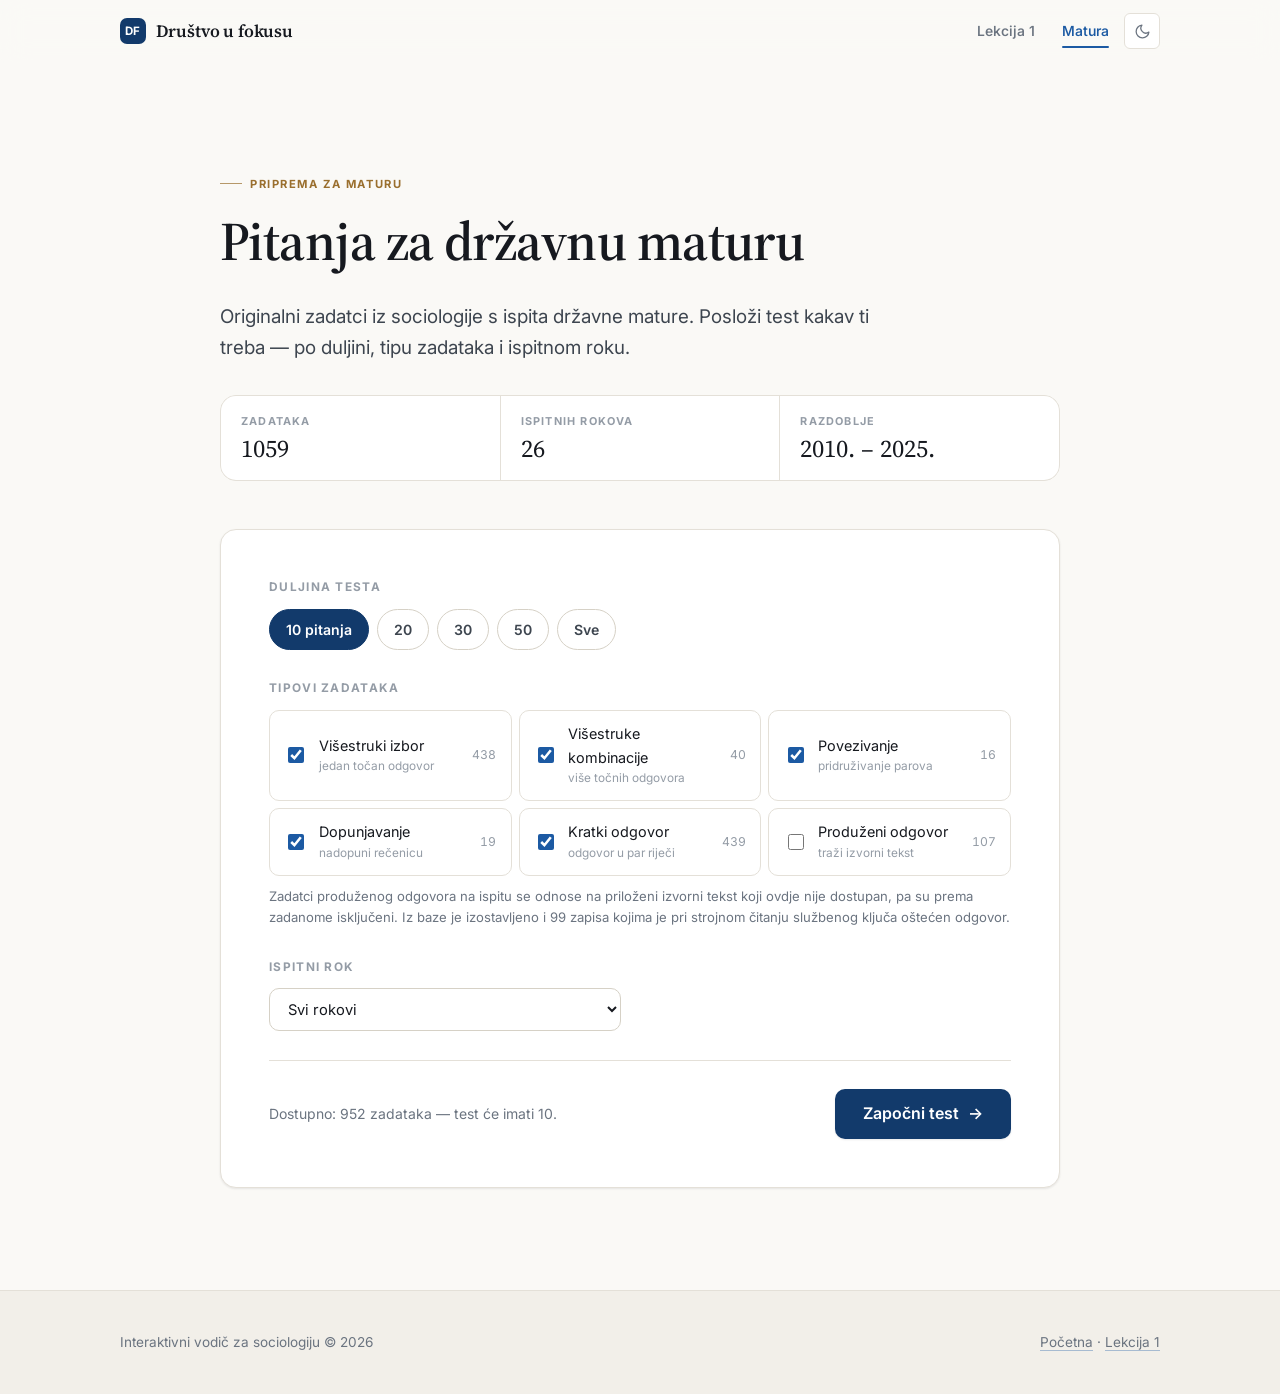
==== maturakviz.html @ 5ed4aef8 "Add files via upload" ====
<!DOCTYPE html>
<html lang="hr" data-theme="light">
<head>
<meta charset="UTF-8">
<meta name="viewport" content="width=device-width, initial-scale=1">
<title>Pitanja za državnu maturu — Sociologija</title>
<meta name="description" content="Preko 1000 originalnih zadataka s državne mature iz sociologije, 2010. – 2025., s filtrima po tipu zadatka i ispitnom roku.">
<meta name="theme-color" content="#0b1826">
<link rel="preconnect" href="https://fonts.googleapis.com">
<link rel="preconnect" href="https://fonts.gstatic.com" crossorigin>
<link href="https://fonts.googleapis.com/css2?family=Inter:wght@400;500;600;700&family=Source+Serif+4:opsz,wght@8..60,400;8..60,600;8..60,700&display=swap" rel="stylesheet">
<link rel="stylesheet" href="assets/style.css">
<script>
  (function () {
    try {
      var t = localStorage.getItem('df-theme');
      if (!t) t = window.matchMedia('(prefers-color-scheme: dark)').matches ? 'dark' : 'light';
      document.documentElement.setAttribute('data-theme', t);
    } catch (e) {}
    document.documentElement.classList.add('js');
  })();
</script>
<style>
  .quiz-wrap { max-width: 840px; margin-inline: auto; }

  /* --- postavke testa --- */
  .setup__stats { display: grid; grid-template-columns: repeat(auto-fit, minmax(120px, 1fr)); gap: 1px; background: var(--line); border: 1px solid var(--line); border-radius: var(--r-lg); overflow: hidden; margin-bottom: clamp(2rem, 5vw, 3rem); }
  .setup__stat { background: var(--surface); padding: 1.1rem 1.25rem; }
  .setup__stat dt { font-size: .68rem; letter-spacing: .11em; text-transform: uppercase; color: var(--faint); font-weight: 700; }
  .setup__stat dd { margin: .25rem 0 0; font-family: var(--serif); font-size: 1.55rem; color: var(--ink); line-height: 1.1; }

  .field { margin-bottom: 1.8rem; }
  .field__label { display: block; font-size: .74rem; letter-spacing: .11em; text-transform: uppercase; font-weight: 700; color: var(--faint); margin-bottom: .7rem; }
  .field__hint { font-size: .82rem; color: var(--muted); margin-top: .6rem; }

  .chips { display: flex; flex-wrap: wrap; gap: .5rem; }
  .chip {
    padding: .5rem 1rem; border-radius: 999px; cursor: pointer;
    border: 1px solid var(--line-2); background: var(--surface); color: var(--ink-2);
    font: inherit; font-size: .88rem; font-weight: 600;
    transition: all .18s;
  }
  .chip:hover { border-color: var(--brand-2); color: var(--brand-2); }
  .chip[aria-pressed="true"] { background: var(--brand); border-color: var(--brand); color: #fff; }
  html[data-theme="dark"] .chip[aria-pressed="true"] { color: #0d1116; }

  .toggles { display: grid; gap: .45rem; grid-template-columns: repeat(auto-fit, minmax(min(100%, 240px), 1fr)); }
  .toggle {
    display: flex; align-items: center; gap: .7rem;
    padding: .7rem .9rem; border: 1px solid var(--line); border-radius: var(--r-md);
    background: var(--surface); cursor: pointer; font-size: .9rem;
    transition: border-color .18s, background .18s;
  }
  .toggle:hover { border-color: var(--line-2); background: var(--surface-2); }
  .toggle input { width: 16px; height: 16px; accent-color: var(--brand-2); flex: none; cursor: pointer; }
  .toggle span.n { margin-left: auto; font-size: .76rem; color: var(--faint); font-variant-numeric: tabular-nums; }
  .toggle small { display: block; color: var(--faint); font-size: .74rem; }

  select.input, input.input {
    width: 100%; padding: .65rem .85rem;
    border: 1px solid var(--line-2); border-radius: var(--r-md);
    background: var(--surface); color: var(--ink); font: inherit; font-size: .92rem;
  }
  select.input { max-width: 22rem; }

  /* --- tijek testa --- */
  .quiz-top { display: flex; align-items: center; justify-content: space-between; gap: 1rem; margin-bottom: .9rem; }
  .quiz-top__count { font-size: .78rem; letter-spacing: .1em; text-transform: uppercase; font-weight: 700; color: var(--faint); font-variant-numeric: tabular-nums; }
  .quiz-top__score { font-size: .82rem; font-weight: 650; color: var(--brand-2); background: var(--brand-soft); border: 1px solid color-mix(in srgb, var(--brand-2) 22%, transparent); padding: .2rem .7rem; border-radius: 999px; font-variant-numeric: tabular-nums; }

  .bar { height: 4px; border-radius: 4px; background: var(--line); overflow: hidden; margin-bottom: 2rem; }
  .bar__fill { height: 100%; width: 0; background: var(--brand-2); border-radius: 4px; transition: width .35s cubic-bezier(.2,.7,.3,1); }

  .qmeta { display: flex; flex-wrap: wrap; gap: .5rem; margin-bottom: 1.1rem; }
  .qtext { font-family: var(--serif); font-size: clamp(1.2rem, 1.05rem + .6vw, 1.5rem); line-height: 1.4; color: var(--ink); margin-bottom: 1.6rem; white-space: pre-wrap; }

  .opts { display: grid; gap: .55rem; }
  .opt {
    display: flex; align-items: flex-start; gap: .8rem; width: 100%; text-align: left;
    padding: .85rem 1.1rem; border: 1px solid var(--line); border-radius: var(--r-md);
    background: var(--surface); color: var(--ink-2); font: inherit; font-size: .95rem; cursor: pointer;
    transition: border-color .16s, background .16s, color .16s, transform .16s;
  }
  .opt:hover:not(:disabled) { border-color: var(--brand-2); background: var(--surface-2); transform: translateX(3px); }
  .opt:disabled { cursor: default; opacity: .75; }
  .opt.is-right, .opt.is-right:disabled { border-color: var(--ok); background: var(--ok-soft); color: var(--ok); opacity: 1; }
  .opt.is-wrong, .opt.is-wrong:disabled { border-color: var(--bad); background: var(--bad-soft); color: var(--bad); opacity: 1; }
  .opt__k { flex: none; width: 1.5rem; font-weight: 700; color: var(--faint); }
  .opt.is-right .opt__k { color: var(--ok); }
  .opt.is-wrong .opt__k { color: var(--bad); }

  .checks { display: grid; gap: .55rem; }
  .check-row {
    display: flex; align-items: center; gap: .8rem;
    padding: .8rem 1.1rem; border: 1px solid var(--line); border-radius: var(--r-md);
    background: var(--surface); cursor: pointer; font-size: .95rem; color: var(--ink-2);
    transition: border-color .16s, background .16s;
  }
  .check-row:hover { border-color: var(--line-2); background: var(--surface-2); }
  .check-row input { width: 17px; height: 17px; accent-color: var(--brand-2); flex: none; }

  .match { display: grid; gap: 1.5rem; grid-template-columns: 1fr; }
  @media (min-width: 720px) { .match { grid-template-columns: 1.15fr .85fr; } }
  .match__row { display: flex; align-items: center; gap: .75rem; margin-bottom: .6rem; }
  .match__row select { width: 4.6rem; flex: none; text-align: center; }
  .match__row span { font-size: .93rem; color: var(--ink-2); }
  .match__bank { background: var(--surface-2); border: 1px solid var(--line); border-radius: var(--r-md); padding: 1rem 1.15rem; }
  .match__bank p { font-size: .89rem; color: var(--ink-2); margin: 0 0 .5rem; }
  .match__bank p:last-child { margin-bottom: 0; }
  .match__bank b { color: var(--ink); }

  textarea.input {
    width: 100%; padding: .9rem 1.1rem; border: 1px solid var(--line-2); border-radius: var(--r-md);
    background: var(--surface); color: var(--ink); font: inherit; font-size: .95rem; resize: vertical;
  }

  .feedback { margin-top: 1.5rem; padding: 1.2rem 1.4rem; border-radius: var(--r-md); border: 1px solid; font-size: .93rem; }
  .feedback h4 { margin: 0 0 .5rem; }
  .feedback--ok   { background: var(--ok-soft);   border-color: color-mix(in srgb, var(--ok) 30%, transparent); }
  .feedback--ok h4 { color: var(--ok); }
  .feedback--bad  { background: var(--bad-soft);  border-color: color-mix(in srgb, var(--bad) 30%, transparent); }
  .feedback--bad h4 { color: var(--bad); }
  .feedback--info { background: var(--info-soft); border-color: color-mix(in srgb, var(--info) 28%, transparent); }
  .feedback--info h4 { color: var(--info); }
  .feedback__answer {
    margin-top: .7rem; padding: .8rem 1rem; border-radius: var(--r-sm);
    background: var(--surface); border: 1px solid var(--line); color: var(--ink);
    font-weight: 550; white-space: pre-wrap;
  }
  .feedback__actions { display: flex; flex-wrap: wrap; gap: .6rem; margin-top: 1rem; }

  .quiz-foot { display: flex; align-items: center; justify-content: space-between; gap: 1rem; margin-top: 1.5rem; }
  .kbd {
    display: inline-block; padding: .1rem .4rem; border-radius: 4px;
    border: 1px solid var(--line-2); background: var(--surface-2);
    font-size: .72rem; font-family: var(--sans); color: var(--muted);
  }

  /* --- rezultat --- */
  .score-ring { display: grid; place-items: center; position: relative; width: 168px; height: 168px; margin: 0 auto 1.5rem; }
  .score-ring svg { position: absolute; inset: 0; transform: rotate(-90deg); }
  .score-ring__val { font-family: var(--serif); font-size: 2.6rem; line-height: 1; color: var(--ink); }
  .score-ring__unit { font-size: .74rem; letter-spacing: .11em; text-transform: uppercase; color: var(--faint); font-weight: 700; margin-top: .3rem; }

  .review { margin-top: 2.5rem; }
  .review__item { border: 1px solid var(--line); border-left: 3px solid var(--bad); border-radius: var(--r-md); padding: 1.1rem 1.3rem; margin-bottom: .8rem; background: var(--surface); }
  .review__item.ok { border-left-color: var(--ok); }
  .review__q { font-weight: 600; color: var(--ink); font-size: .95rem; margin-bottom: .6rem; white-space: pre-wrap; }
  .review__line { font-size: .88rem; color: var(--muted); }
  .review__line b { color: var(--ink); font-weight: 600; }

  .screen[hidden] { display: none; }
</style>
</head>
<body>

<a class="skip-link" href="#kviz">Prijeđi na sadržaj</a>

<nav class="nav">
  <div class="wrap nav__inner">
    <a class="brand" href="index.html">
      <span class="brand__mark" aria-hidden="true">DF</span>
      Društvo u fokusu
    </a>
    <div class="nav__links">
      <a class="nav__link" href="sociologija1perspektive.html">Lekcija 1</a>
      <a class="nav__link is-active" href="maturakviz.html">Matura</a>
      <button class="icon-btn" type="button" data-theme-toggle aria-label="Promijeni temu">
        <svg class="i-moon" viewBox="0 0 24 24" fill="none" stroke="currentColor" stroke-width="1.8" stroke-linecap="round" stroke-linejoin="round" aria-hidden="true"><path d="M21 12.8A9 9 0 1111.2 3a7 7 0 009.8 9.8z"/></svg>
        <svg class="i-sun" viewBox="0 0 24 24" fill="none" stroke="currentColor" stroke-width="1.8" stroke-linecap="round" stroke-linejoin="round" aria-hidden="true"><circle cx="12" cy="12" r="4"/><path d="M12 2v2M12 20v2M4.9 4.9l1.4 1.4M17.7 17.7l1.4 1.4M2 12h2M20 12h2M4.9 19.1l1.4-1.4M17.7 6.3l1.4-1.4"/></svg>
      </button>
    </div>
  </div>
</nav>

<main id="kviz" class="section">
  <div class="wrap">
    <div class="quiz-wrap">

      <!-- ===== POSTAVKE ===== -->
      <section class="screen" id="screen-setup">
        <div class="section-head" style="margin-bottom:2rem">
          <p class="kicker">Priprema za maturu</p>
          <h1 style="font-size:clamp(1.9rem,1.4rem+2vw,2.8rem)">Pitanja za državnu maturu</h1>
          <p class="lede">
            Originalni zadatci iz sociologije s ispita državne mature. Posloži test kakav
            ti treba — po duljini, tipu zadataka i ispitnom roku.
          </p>
        </div>

        <dl class="setup__stats">
          <div class="setup__stat"><dt>Zadataka</dt><dd id="stat-total">—</dd></div>
          <div class="setup__stat"><dt>Ispitnih rokova</dt><dd id="stat-terms">—</dd></div>
          <div class="setup__stat"><dt>Razdoblje</dt><dd id="stat-years">—</dd></div>
        </dl>

        <div class="card card--pad-lg">

          <div class="field">
            <span class="field__label">Duljina testa</span>
            <div class="chips" id="len-chips" role="group" aria-label="Broj pitanja">
              <button class="chip" type="button" data-len="10" aria-pressed="true">10 pitanja</button>
              <button class="chip" type="button" data-len="20" aria-pressed="false">20</button>
              <button class="chip" type="button" data-len="30" aria-pressed="false">30</button>
              <button class="chip" type="button" data-len="50" aria-pressed="false">50</button>
              <button class="chip" type="button" data-len="0"  aria-pressed="false">Sve</button>
            </div>
          </div>

          <div class="field">
            <span class="field__label">Tipovi zadataka</span>
            <div class="toggles" id="type-toggles"></div>
            <p class="field__hint">
              Zadatci produženog odgovora na ispitu se odnose na priloženi izvorni tekst
              koji ovdje nije dostupan, pa su prema zadanome isključeni. Iz baze je
              izostavljeno i 99 zapisa kojima je pri strojnom čitanju službenog ključa
              oštećen odgovor.
            </p>
          </div>

          <div class="field">
            <label class="field__label" for="term-select">Ispitni rok</label>
            <select class="input" id="term-select">
              <option value="">Svi rokovi</option>
            </select>
          </div>

          <hr class="rule" style="margin:1.75rem 0">

          <div style="display:flex;flex-wrap:wrap;align-items:center;gap:1rem;justify-content:space-between">
            <p class="small muted" style="margin:0" id="pool-info">Dostupno: —</p>
            <button class="btn btn--primary btn--lg" type="button" id="start-btn">
              Započni test <span class="btn__arrow" aria-hidden="true">→</span>
            </button>
          </div>

          <p class="small muted" id="last-result" style="margin:1.25rem 0 0" hidden></p>
        </div>
      </section>

      <!-- ===== TEST ===== -->
      <section class="screen" id="screen-quiz" hidden>
        <div class="quiz-top">
          <span class="quiz-top__count" id="q-counter">Pitanje 1 / 10</span>
          <span class="quiz-top__score" id="q-score">0 bodova</span>
        </div>
        <div class="bar"><div class="bar__fill" id="q-bar"></div></div>

        <div class="card card--pad-lg" id="q-card"></div>

        <div class="quiz-foot">
          <span class="small muted" id="q-hint"></span>
          <button class="btn btn--primary" type="button" id="next-btn" hidden>
            Sljedeće <span class="btn__arrow" aria-hidden="true">→</span>
          </button>
        </div>
      </section>

      <!-- ===== REZULTAT ===== -->
      <section class="screen" id="screen-result" hidden>
        <div class="card card--pad-lg" style="text-align:center">
          <div class="score-ring">
            <svg viewBox="0 0 120 120" aria-hidden="true">
              <circle cx="60" cy="60" r="52" fill="none" stroke="var(--line)" stroke-width="9"/>
              <circle cx="60" cy="60" r="52" fill="none" stroke="var(--brand-2)" stroke-width="9"
                      stroke-linecap="round" id="ring-arc" stroke-dasharray="327" stroke-dashoffset="327"
                      style="transition:stroke-dashoffset .9s cubic-bezier(.2,.7,.3,1)"/>
            </svg>
            <div>
              <div class="score-ring__val" id="res-pct">0%</div>
              <div class="score-ring__unit">Riješeno</div>
            </div>
          </div>

          <h2 id="res-title" style="margin-bottom:.4rem">Gotovo</h2>
          <p class="muted" id="res-sub" style="margin-bottom:1.8rem">—</p>

          <div style="display:flex;flex-wrap:wrap;gap:.7rem;justify-content:center">
            <button class="btn btn--primary" type="button" id="again-btn">Novi test</button>
            <button class="btn btn--ghost" type="button" id="retry-wrong-btn" hidden>Ponovi netočne</button>
            <a class="btn btn--quiet" href="index.html">Natrag na početnu</a>
          </div>
        </div>

        <div class="review" id="review"></div>
      </section>

    </div>
  </div>
</main>

<footer class="footer">
  <div class="wrap footer__inner">
    <p style="margin:0">Interaktivni vodič za sociologiju &copy; 2026</p>
    <p style="margin:0">
      <a href="index.html">Početna</a> ·
      <a href="sociologija1perspektive.html">Lekcija 1</a>
    </p>
  </div>
</footer>

<script src="matura_data.js"></script>
<script src="assets/app.js"></script>
<script>
(function () {
  'use strict';

  var ALL = (typeof MATURA_DB !== 'undefined') ? MATURA_DB : [];

  var TYPES = [
    { id: 'mcq',   name: 'Višestruki izbor',      note: 'jedan točan odgovor',      on: true  },
    { id: 'multi', name: 'Višestruke kombinacije', note: 'više točnih odgovora',     on: true  },
    { id: 'match', name: 'Povezivanje',            note: 'pridruživanje parova',     on: true  },
    { id: 'fill',  name: 'Dopunjavanje',           note: 'nadopuni rečenicu',        on: true  },
    { id: 'short', name: 'Kratki odgovor',         note: 'odgovor u par riječi',     on: true  },
    { id: 'long',  name: 'Produženi odgovor',      note: 'traži izvorni tekst',      on: false }
  ];

  var LETTERS = 'ABCDEFGHIJ'.split('');

  /* --- pomoćne funkcije --------------------------------------------- */
  function esc(s) {
    return String(s == null ? '' : s)
      .replace(/&/g, '&amp;').replace(/</g, '&lt;').replace(/>/g, '&gt;')
      .replace(/"/g, '&quot;');
  }

  function yearOf(g) {
    var m = /(\d{4})/.exec(g || '');
    return m ? parseInt(m[1], 10) : 0;
  }

  function splitOpts(raw) {
    if (!raw || raw === '-') return [];
    return raw.split('|')
      .map(function (s) { return s.trim(); })
      .filter(Boolean);
  }

  // "A. tekst" -> { key: 'A', text: 'tekst' }
  // Sa završetka teksta miče se smeće iz PDF-a (npr. "… politička stranka  0").
  function parseOpt(s) {
    var m = /^(\d{1,2}|[A-ZŠĐČĆŽ])\s*[.)]\s*([\s\S]*)$/.exec(s);
    if (m) return { key: m[1], text: m[2].replace(/\s{2,}\d{1,2}$/, '').trim() };
    return { key: '', text: String(s).replace(/\s{2,}\d{1,2}$/, '').trim() };
  }

  /* U nekoliko zapisa je zadnjoj ponuđenoj tvrdnji pri strojnom čitanju pripojen
     tekst koji slijedi na ispitu (npr. cijeli članak). Takvu odbjeglu opciju
     skraćujemo na duljinu usporedivu s ostalima, na granici riječi. */
  function cleanOpts(list) {
    var parsed = list.map(parseOpt);
    if (parsed.length < 3) return parsed;

    var lens = parsed.map(function (o) { return o.text.length; }).sort(function (a, b) { return a - b; });
    var median = lens[Math.floor(lens.length / 2)];
    var limit = Math.max(Math.round(median * 1.8), 60);

    return parsed.map(function (o) {
      if (o.text.length < 250 || o.text.length <= limit) return o;

      var cut = o.text;

      // 1. rez na uputi koja pripada sljedećem zadatku
      var mark = cut.search(/Pozorno\s+pro/);
      if (mark > 10) cut = cut.slice(0, mark);

      // 2. rez na početku nove rečenice (mala slova pa velika početna)
      if (cut.length > limit) {
        var m = /[a-zćčžšđ.,)]\s+([A-ZĆČŽŠĐ][a-zćčžšđ])/.exec(cut);
        if (m && m.index > 8) cut = cut.slice(0, m.index + 1);
      }

      // 3. tvrdi rez na granici riječi
      if (cut.length > limit) {
        cut = cut.slice(0, limit);
        var sp = cut.lastIndexOf(' ');
        if (sp > limit * 0.5) cut = cut.slice(0, sp);
      }

      return { key: o.key, text: cut.replace(/[\s,;:.]+$/, '') };
    });
  }

  /* Dio zapisa je nastao strojnim čitanjem službenih ključeva za ispravljanje,
     pa im je u polje odgovora upalo zaglavlje tablice umjesto rješenja. Takve
     zadatke ne prikazujemo — na njih se ne može točno odgovoriti. */
  function isUsable(q) {
    if (!q || !q.p || !String(q.a || '').trim()) return false;
    var opts = splitOpts(q.o);

    if (q.r === 'mcq') {
      if (!opts.length) return false;
      var keys = opts.map(function (o) { return parseOpt(o).key; });
      return keys.indexOf(String(q.a).trim()) !== -1;
    }

    if (q.r === 'multi') {
      if (!opts.length) return false;
      var mk = opts.map(function (o) { return parseOpt(o).key; });
      var want = String(q.a).split(',').map(function (s) { return s.trim(); });
      return want.length > 0 && want.every(function (w) { return mk.indexOf(w) !== -1; });
    }

    if (q.r === 'match') {
      var nums = [], lets = [];
      opts.forEach(function (raw) {
        var o = parseOpt(raw.replace(/(?:\s+\d+\.)+\s*$/, '').trim());
        if (/^\d+$/.test(o.key)) nums.push(o.key); else if (o.key) lets.push(o.key);
      });
      var map = parseMatchAnswer(q.a), ks = Object.keys(map);
      if (!nums.length || !lets.length || !ks.length) return false;
      return ks.every(function (k) {
        return nums.indexOf(k) !== -1 && lets.indexOf(map[k]) !== -1;
      });
    }

    return true; // fill / short / long
  }

  function normalize(t) {
    return String(t || '').toLowerCase()
      .replace(/[^a-zčćžšđ0-9]/g, '');
  }

  // Ocjena slobodnog odgovora — namjerno velikodušna, uz mogućnost ručne ispravke.
  function looksCorrect(user, correct) {
    var u = normalize(user), c = normalize(correct);
    if (!u) return false;
    if (u === c) return true;
    if (c.length > 4 && u.indexOf(c) !== -1) return true;
    if (u.length > 4 && c.indexOf(u) !== -1) return true;

    var words = function (t) {
      return String(t).toLowerCase().split(/\s+/)
        .map(function (w) { return w.replace(/[^a-zčćžšđ0-9]/g, ''); })
        .filter(function (w) { return w.length > 2; });
    };
    var uw = words(user), cw = words(correct);
    if (!cw.length) return false;
    var hit = 0;
    uw.forEach(function (w) { if (cw.indexOf(w) !== -1) hit++; });
    return hit / cw.length >= 0.5;
  }

  // Iz odgovora tipa "1F, 2D, 3A" radi mapu { '1': 'F', ... }
  function parseMatchAnswer(a) {
    var map = {};
    String(a || '').replace(/(\d+)\s*[-–:.]?\s*([A-ZŠĐČĆŽ])/g, function (_, n, l) {
      map[n] = l; return '';
    });
    return map;
  }

  var DB = ALL.filter(isUsable);

  /* --- postavke ------------------------------------------------------ */
  var state = { len: 10, types: {}, term: '' };
  TYPES.forEach(function (t) { state.types[t.id] = t.on; });

  var elToggles = document.getElementById('type-toggles');
  var elTerm = document.getElementById('term-select');
  var elPool = document.getElementById('pool-info');

  function countByType(id) {
    return DB.filter(function (q) {
      return q.r === id && (!state.term || q.g === state.term);
    }).length;
  }

  TYPES.forEach(function (t) {
    var label = document.createElement('label');
    label.className = 'toggle';
    label.innerHTML =
      '<input type="checkbox" ' + (t.on ? 'checked' : '') + ' value="' + t.id + '">' +
      '<span>' + esc(t.name) + '<small>' + esc(t.note) + '</small></span>' +
      '<span class="n" data-count="' + t.id + '"></span>';
    label.querySelector('input').addEventListener('change', function () {
      state.types[t.id] = this.checked;
      refreshPool();
    });
    elToggles.appendChild(label);
  });

  // rokovi, poredani od najnovijeg
  var terms = [];
  DB.forEach(function (q) { if (terms.indexOf(q.g) === -1) terms.push(q.g); });
  terms.sort(function (a, b) { return yearOf(b) - yearOf(a) || a.localeCompare(b, 'hr'); });
  terms.forEach(function (t) {
    var o = document.createElement('option');
    o.value = t;
    o.textContent = t.charAt(0).toUpperCase() + t.slice(1) + '.';
    elTerm.appendChild(o);
  });
  elTerm.addEventListener('change', function () { state.term = this.value; refreshPool(); });

  document.getElementById('len-chips').addEventListener('click', function (e) {
    var chip = e.target.closest('.chip');
    if (!chip) return;
    this.querySelectorAll('.chip').forEach(function (c) { c.setAttribute('aria-pressed', 'false'); });
    chip.setAttribute('aria-pressed', 'true');
    state.len = parseInt(chip.dataset.len, 10);
    refreshPool();
  });

  function pool() {
    return DB.filter(function (q) {
      return state.types[q.r] && (!state.term || q.g === state.term);
    });
  }

  function refreshPool() {
    TYPES.forEach(function (t) {
      var el = elToggles.querySelector('[data-count="' + t.id + '"]');
      if (el) el.textContent = countByType(t.id);
    });
    var n = pool().length;
    var take = state.len === 0 ? n : Math.min(state.len, n);
    elPool.textContent = n
      ? 'Dostupno: ' + n + ' zadataka — test će imati ' + take + '.'
      : 'Nema zadataka za odabrane filtre.';
    document.getElementById('start-btn').disabled = n === 0;
  }

  // statistika u zaglavlju
  var years = DB.map(function (q) { return yearOf(q.g); }).filter(Boolean);
  document.getElementById('stat-total').textContent = DB.length;
  document.getElementById('stat-terms').textContent = terms.length;
  document.getElementById('stat-years').textContent =
    Math.min.apply(null, years) + '. – ' + Math.max.apply(null, years) + '.';
  refreshPool();

  // zadnji rezultat
  try {
    var last = JSON.parse(localStorage.getItem('df-matura-last') || 'null');
    if (last) {
      var el = document.getElementById('last-result');
      el.hidden = false;
      el.textContent = 'Zadnji put: ' + last.score + ' / ' + last.total +
        ' (' + Math.round(last.score / last.total * 100) + '%).';
    }
  } catch (e) {}

  /* --- tijek testa ---------------------------------------------------- */
  var qs = [], idx = 0, score = 0, log = [], answered = false;

  var screens = {
    setup:  document.getElementById('screen-setup'),
    quiz:   document.getElementById('screen-quiz'),
    result: document.getElementById('screen-result')
  };
  function show(name) {
    Object.keys(screens).forEach(function (k) { screens[k].hidden = k !== name; });
    window.scrollTo({ top: 0, behavior: 'smooth' });
  }

  var card = document.getElementById('q-card');
  var nextBtn = document.getElementById('next-btn');
  var hintEl = document.getElementById('q-hint');

  function shuffle(arr) {
    var a = arr.slice();
    for (var i = a.length - 1; i > 0; i--) {
      var j = Math.floor(Math.random() * (i + 1));
      var t = a[i]; a[i] = a[j]; a[j] = t;
    }
    return a;
  }

  function begin(list) {
    qs = list;
    idx = 0; score = 0; log = [];
    show('quiz');
    render();
  }

  document.getElementById('start-btn').addEventListener('click', function () {
    var p = shuffle(pool());
    begin(state.len === 0 ? p : p.slice(0, state.len));
  });

  function setScore() {
    document.getElementById('q-score').textContent =
      score + (score === 1 ? ' bod' : (score > 1 && score < 5 ? ' boda' : ' bodova'));
  }

  function render() {
    var q = qs[idx];
    answered = false;
    nextBtn.hidden = true;
    hintEl.textContent = '';

    document.getElementById('q-counter').textContent = 'Pitanje ' + (idx + 1) + ' / ' + qs.length;
    document.getElementById('q-bar').style.width = (idx / qs.length * 100) + '%';
    setScore();

    var html =
      '<div class="qmeta">' +
        '<span class="tag tag--brand">' + esc(q.t) + '</span>' +
        '<span class="tag">' + esc(q.g) + '.</span>' +
      '</div>' +
      '<div class="qtext">' + esc(q.p) + '</div>';

    var opts = splitOpts(q.o);

    if (q.r === 'mcq' && opts.length) {
      var mcqOpts = cleanOpts(opts);
      html += '<div class="opts" id="opts">';
      mcqOpts.forEach(function (o) {
        html += '<button class="opt" type="button" data-key="' + esc(o.key) + '">' +
                  '<span class="opt__k">' + esc(o.key) + '.</span><span>' + esc(o.text) + '</span>' +
                '</button>';
      });
      html += '</div>';
      hintEl.innerHTML = 'Odaberi tipkama <span class="kbd">A</span> – <span class="kbd">' +
                         esc(mcqOpts[mcqOpts.length - 1].key || 'D') + '</span>';

    } else if (q.r === 'multi' && opts.length) {
      html += '<div class="checks" id="opts">';
      cleanOpts(opts).forEach(function (o) {
        html += '<label class="check-row"><input type="checkbox" value="' + esc(o.key) + '">' +
                '<span><b>' + esc(o.key) + '.</b> ' + esc(o.text) + '</span></label>';
      });
      html += '</div><button class="btn btn--primary" type="button" id="submit" style="margin-top:1.2rem">Potvrdi odabir</button>';

    } else if (q.r === 'match' && opts.length) {
      var nums = [], lets = [];
      // ukloni repove tipa "1. 2. 3. 4. 5." iz izvorne tablice
      cleanOpts(opts.map(function (raw) {
        return raw.replace(/(?:\s+\d+\.)+\s*$/, '').trim();
      })).forEach(function (o) {
        if (/^\d+$/.test(o.key)) nums.push(o); else if (o.key) lets.push(o);
      });

      html += '<div class="match"><div>';
      nums.forEach(function (n) {
        html += '<div class="match__row"><select class="input" data-num="' + esc(n.key) + '"><option value="">–</option>';
        lets.forEach(function (l) { html += '<option value="' + esc(l.key) + '">' + esc(l.key) + '</option>'; });
        html += '</select><span><b>' + esc(n.key) + '.</b> ' + esc(n.text) + '</span></div>';
      });
      html += '</div><div class="match__bank">';
      lets.forEach(function (l) { html += '<p><b>' + esc(l.key) + '.</b> ' + esc(l.text) + '</p>'; });
      html += '</div></div>';
      html += '<button class="btn btn--primary" type="button" id="submit" style="margin-top:1.4rem">Potvrdi pridruživanje</button>';

    } else {
      var long = q.r === 'long';
      html += '<textarea class="input" id="free" rows="' + (long ? 6 : 2) + '" ' +
              'placeholder="' + (long ? 'Odgovori svojim riječima…' : 'Upiši odgovor…') + '"></textarea>' +
              '<button class="btn btn--primary" type="button" id="submit" style="margin-top:1.1rem">' +
              (long ? 'Prikaži rješenje' : 'Provjeri odgovor') + '</button>';
      if (long) {
        hintEl.textContent = 'Zadatak se na ispitu odnosi na priloženi tekst — usporedi svoj odgovor s rješenjem.';
      }
    }

    card.innerHTML = html;
    wire(q, opts);
    card.querySelector('.qtext').scrollIntoView({ block: 'nearest' });
  }

  function fullAnswer(q, opts) {
    if (q.r === 'mcq') {
      for (var i = 0; i < opts.length; i++) {
        var o = parseOpt(opts[i]);
        if (o.key === String(q.a).trim()) return q.a + '. ' + o.text;
      }
    }
    return q.a;
  }

  function finish(q, opts, correct, given, kind) {
    if (answered) return;
    answered = true;

    if (correct) score++;
    setScore();

    log.push({ q: q, given: given, correct: correct, answer: fullAnswer(q, opts) });

    var box = document.createElement('div');
    if (kind === 'info') {
      box.className = 'feedback feedback--info';
      box.innerHTML = '<h4>Rješenje</h4><p>Usporedi svoj odgovor sa službenim rješenjem i sam procijeni jesi li pogodio bit.</p>' +
                      '<div class="feedback__answer">' + esc(q.a) + '</div>' +
                      '<div class="feedback__actions">' +
                        '<button class="btn btn--sm btn--ghost" type="button" data-award="1">Priznaj bod</button>' +
                        '<button class="btn btn--sm btn--quiet" type="button" data-award="0">Bez boda</button>' +
                      '</div>';
    } else if (correct) {
      box.className = 'feedback feedback--ok';
      box.innerHTML = '<h4>Točno</h4><p>Idemo dalje.</p>';
    } else {
      box.className = 'feedback feedback--bad';
      box.innerHTML = '<h4>Netočno</h4><p>Točan odgovor:</p>' +
                      '<div class="feedback__answer">' + esc(fullAnswer(q, opts)) + '</div>' +
                      (q.r === 'short' || q.r === 'fill'
                        ? '<div class="feedback__actions"><button class="btn btn--sm btn--ghost" type="button" data-award="1">Ipak je bilo točno — priznaj bod</button></div>'
                        : '');
    }

    box.addEventListener('click', function (e) {
      var b = e.target.closest('[data-award]');
      if (!b) return;
      if (b.dataset.award === '1') {
        score++;
        setScore();
        log[log.length - 1].correct = true;
      }
      box.querySelectorAll('[data-award]').forEach(function (x) { x.remove(); });
      var note = document.createElement('p');
      note.style.marginTop = '.7rem';
      note.className = 'small muted';
      note.textContent = b.dataset.award === '1' ? 'Bod je dodan.' : 'Bod nije dodan.';
      box.appendChild(note);
    });

    card.appendChild(box);
    nextBtn.hidden = false;
    hintEl.innerHTML = 'Nastavi tipkom <span class="kbd">Enter</span>';
    nextBtn.focus({ preventScroll: true });
  }

  function wire(q, opts) {
    var submit = document.getElementById('submit');

    if (q.r === 'mcq' && opts.length) {
      var buttons = card.querySelectorAll('.opt');
      buttons.forEach(function (btn) {
        btn.addEventListener('click', function () {
          var key = btn.dataset.key;
          var ok = key === String(q.a).trim();
          buttons.forEach(function (b) {
            b.disabled = true;
            if (b.dataset.key === String(q.a).trim()) b.classList.add('is-right');
          });
          if (!ok) btn.classList.add('is-wrong');
          finish(q, opts, ok, key, 'auto');
        });
      });

    } else if (q.r === 'multi' && opts.length) {
      submit.addEventListener('click', function () {
        var picked = Array.prototype.map.call(
          card.querySelectorAll('#opts input:checked'), function (i) { return i.value; }
        ).sort().join(',');
        var want = String(q.a).split(',').map(function (s) { return s.trim(); }).sort().join(',');
        card.querySelectorAll('#opts input').forEach(function (i) { i.disabled = true; });
        submit.disabled = true;
        finish(q, opts, picked === want, picked || '—', 'auto');
      });

    } else if (q.r === 'match' && opts.length) {
      submit.addEventListener('click', function () {
        var want = parseMatchAnswer(q.a);
        var got = {}, given = [];
        card.querySelectorAll('select[data-num]').forEach(function (s) {
          got[s.dataset.num] = s.value;
          given.push(s.dataset.num + (s.value || '–'));
          s.disabled = true;
        });
        submit.disabled = true;
        var ok = Object.keys(want).length > 0 &&
                 Object.keys(want).every(function (k) { return got[k] === want[k]; });
        finish(q, opts, ok, given.join(', '), 'auto');
      });

    } else {
      var free = document.getElementById('free');
      submit.addEventListener('click', function () {
        var val = free.value;
        free.disabled = true;
        submit.disabled = true;
        if (q.r === 'long') {
          finish(q, opts, false, val || '—', 'info');
        } else {
          finish(q, opts, looksCorrect(val, q.a), val || '—', 'auto');
        }
      });
      free.addEventListener('keydown', function (e) {
        if (e.key === 'Enter' && !e.shiftKey && q.r !== 'long') { e.preventDefault(); submit.click(); }
      });
      free.focus({ preventScroll: true });
    }
  }

  nextBtn.addEventListener('click', function () {
    idx++;
    if (idx < qs.length) render(); else results();
  });

  document.addEventListener('keydown', function (e) {
    if (screens.quiz.hidden) return;
    if (e.target.matches('textarea, input, select')) return;

    if (e.key === 'Enter' && !nextBtn.hidden) { e.preventDefault(); nextBtn.click(); return; }
    if (answered) return;

    var key = e.key.toUpperCase();
    var btn = card.querySelector('.opt[data-key="' + key + '"]');
    if (!btn && /^[1-9]$/.test(e.key)) {
      btn = card.querySelectorAll('.opt')[parseInt(e.key, 10) - 1];
    }
    if (btn) { e.preventDefault(); btn.click(); }
  });

  /* --- rezultat ------------------------------------------------------- */
  function results() {
    document.getElementById('q-bar').style.width = '100%';
    var total = qs.length;
    var pct = Math.round(score / total * 100);

    document.getElementById('res-pct').textContent = pct + '%';
    document.getElementById('ring-arc').style.strokeDashoffset = String(327 - 327 * pct / 100);

    var title = pct >= 90 ? 'Izvrsno' : pct >= 75 ? 'Vrlo dobro'
              : pct >= 60 ? 'Dobro' : pct >= 45 ? 'Dovoljno' : 'Treba još ponavljanja';
    document.getElementById('res-title').textContent = title;
    document.getElementById('res-sub').textContent =
      score + ' od ' + total + ' bodova. ' +
      (pct >= 75 ? 'Gradivo ti dobro leži.' : 'Prođi pogreške ispod pa pokušaj ponovno.');

    try {
      localStorage.setItem('df-matura-last', JSON.stringify({ score: score, total: total }));
    } catch (e) {}

    var wrong = log.filter(function (r) { return !r.correct; });
    var retry = document.getElementById('retry-wrong-btn');
    retry.hidden = wrong.length === 0;

    var review = document.getElementById('review');
    review.innerHTML = '';
    if (log.length) {
      var h = document.createElement('h3');
      h.textContent = 'Pregled odgovora';
      h.style.marginBottom = '1rem';
      review.appendChild(h);

      log.forEach(function (r, i) {
        var item = document.createElement('div');
        item.className = 'review__item' + (r.correct ? ' ok' : '');
        item.innerHTML =
          '<div class="review__q">' + (i + 1) + '. ' + esc(r.q.p) + '</div>' +
          '<p class="review__line" style="margin:0 0 .25rem"><b>Tvoj odgovor:</b> ' + esc(r.given) + '</p>' +
          '<p class="review__line" style="margin:0"><b>Točno:</b> ' + esc(r.answer) + '</p>' +
          '<p class="review__line tiny" style="margin:.5rem 0 0;color:var(--faint)">' + esc(r.q.t) + ' · ' + esc(r.q.g) + '.</p>';
        review.appendChild(item);
      });
    }

    retry.onclick = function () {
      begin(shuffle(wrong.map(function (r) { return r.q; })));
    };

    show('result');
  }

  document.getElementById('again-btn').addEventListener('click', function () { show('setup'); });
})();
</script>

</body>
</html>
---- assets/style.css ----
/* ==========================================================================
   Društvo u fokusu — sustav dizajna
   Ručno pisani CSS (bez frameworka). Svijetla i tamna tema.
   ========================================================================== */

/* --- 1. Tokeni ---------------------------------------------------------- */
:root {
  color-scheme: light;

  --paper:      #faf9f6;
  --paper-alt:  #f2efe9;
  --surface:    #ffffff;
  --surface-2:  #f7f5f1;
  --ink:        #16191f;
  --ink-2:      #3d454f;
  --muted:      #6b7480;
  --faint:      #949cA6;
  --line:       #e4e0d8;
  --line-2:     #d6d1c6;

  --brand:      #123a6b;
  --brand-2:    #1c5aa3;
  --brand-soft: #eaf1fa;
  --brand-ink:  #0d2c52;

  --gold:       #9a6f2e;
  --gold-soft:  #f7f0e2;

  --ok:         #15734f;
  --ok-soft:    #e6f4ee;
  --bad:        #a8272f;
  --bad-soft:   #fbecec;
  --info:       #1c5aa3;
  --info-soft:  #eaf1fa;

  --shadow-sm: 0 1px 2px rgba(20, 25, 32, .05), 0 1px 3px rgba(20, 25, 32, .04);
  --shadow-md: 0 2px 4px rgba(20, 25, 32, .04), 0 8px 24px rgba(20, 25, 32, .07);
  --shadow-lg: 0 4px 8px rgba(20, 25, 32, .05), 0 24px 56px rgba(20, 25, 32, .12);

  --serif: "Source Serif 4", Georgia, "Times New Roman", serif;
  --sans:  "Inter", -apple-system, BlinkMacSystemFont, "Segoe UI", Roboto, sans-serif;

  --r-sm: 6px;
  --r-md: 10px;
  --r-lg: 16px;
  --r-xl: 24px;

  --wrap: 1120px;
  --wrap-narrow: 760px;

  --nav-h: 62px;
}

html[data-theme="dark"] {
  color-scheme: dark;

  --paper:      #0d1116;
  --paper-alt:  #11161d;
  --surface:    #151b23;
  --surface-2:  #1b222b;
  --ink:        #e9ecf1;
  --ink-2:      #c3cad4;
  --muted:      #98a1ad;
  --faint:      #6f7987;
  --line:       #262e39;
  --line-2:     #333d4a;

  --brand:      #8ab2e8;
  --brand-2:    #a7c6f2;
  --brand-soft: #16243a;
  --brand-ink:  #cfe0f8;

  --gold:       #d5a862;
  --gold-soft:  #2a2216;

  --ok:         #5fcf9f;
  --ok-soft:    #12271f;
  --bad:        #f08a8a;
  --bad-soft:   #2a1719;
  --info:       #8ab2e8;
  --info-soft:  #16243a;

  --shadow-sm: 0 1px 2px rgba(0, 0, 0, .4);
  --shadow-md: 0 2px 6px rgba(0, 0, 0, .4), 0 12px 32px rgba(0, 0, 0, .35);
  --shadow-lg: 0 8px 20px rgba(0, 0, 0, .45), 0 32px 64px rgba(0, 0, 0, .5);
}

/* --- 2. Osnove ---------------------------------------------------------- */
*, *::before, *::after { box-sizing: border-box; }

html { -webkit-text-size-adjust: 100%; scroll-behavior: smooth; }

@media (prefers-reduced-motion: reduce) {
  html { scroll-behavior: auto; }
  *, *::before, *::after {
    animation-duration: .01ms !important;
    transition-duration: .01ms !important;
  }
}

body {
  margin: 0;
  min-height: 100vh;
  display: flex;
  flex-direction: column;
  background: var(--paper);
  color: var(--ink);
  font-family: var(--sans);
  font-size: 16px;
  line-height: 1.65;
  -webkit-font-smoothing: antialiased;
  text-rendering: optimizeLegibility;
}

img { max-width: 100%; display: block; }

a { color: var(--brand-2); text-decoration-color: color-mix(in srgb, var(--brand-2) 35%, transparent); text-underline-offset: 3px; }
a:hover { text-decoration-color: currentColor; }

h1, h2, h3, h4 {
  font-family: var(--serif);
  font-weight: 600;
  line-height: 1.18;
  letter-spacing: -.01em;
  color: var(--ink);
  margin: 0 0 .5em;
  text-wrap: balance;
}
h1 { font-size: clamp(2.1rem, 1.4rem + 3vw, 3.4rem); }
h2 { font-size: clamp(1.6rem, 1.2rem + 1.7vw, 2.3rem); }
h3 { font-size: 1.25rem; }
h4 { font-size: 1.05rem; font-family: var(--sans); font-weight: 650; letter-spacing: 0; }
p  { margin: 0 0 1em; }
p:last-child { margin-bottom: 0; }

strong { font-weight: 650; color: var(--ink); }

::selection { background: color-mix(in srgb, var(--brand) 22%, transparent); }

:focus-visible {
  outline: 2px solid var(--brand-2);
  outline-offset: 3px;
  border-radius: 4px;
}

.skip-link {
  position: absolute; left: -9999px; top: 0; z-index: 200;
  background: var(--brand); color: #fff; padding: .7rem 1.1rem;
  border-radius: 0 0 var(--r-md) 0; font-weight: 600;
}
.skip-link:focus { left: 0; }

/* --- 3. Layout ---------------------------------------------------------- */
.wrap { width: 100%; max-width: var(--wrap); margin-inline: auto; padding-inline: clamp(1.1rem, 4vw, 2.5rem); }
.wrap--narrow { max-width: var(--wrap-narrow); }
main { flex: 1 0 auto; }

.section { padding-block: clamp(3.5rem, 8vw, 6.5rem); }
.section--tight { padding-block: clamp(2.5rem, 5vw, 4rem); }
.section--alt { background: var(--paper-alt); border-block: 1px solid var(--line); }

.stack > * + * { margin-top: 1rem; }
.grid { display: grid; gap: clamp(1rem, 2.5vw, 1.75rem); }
.grid--2 { grid-template-columns: repeat(auto-fit, minmax(min(100%, 300px), 1fr)); }
.grid--3 { grid-template-columns: repeat(auto-fit, minmax(min(100%, 260px), 1fr)); }

/* --- 4. Navigacija ------------------------------------------------------ */
.nav {
  position: sticky; top: 0; z-index: 100;
  background: color-mix(in srgb, var(--paper) 85%, transparent);
  backdrop-filter: saturate(180%) blur(14px);
  -webkit-backdrop-filter: saturate(180%) blur(14px);
  border-bottom: 1px solid transparent;
  transition: border-color .25s, background .25s;
}
.nav.is-stuck { border-bottom-color: var(--line); }

.nav__inner {
  height: var(--nav-h);
  display: flex; align-items: center; justify-content: space-between; gap: 1rem;
}

.brand {
  display: inline-flex; align-items: center; gap: .6rem;
  font-family: var(--serif); font-size: 1.08rem; font-weight: 600;
  color: var(--ink); text-decoration: none; letter-spacing: -.01em;
  white-space: nowrap;
}
.brand:hover { color: var(--brand-2); }
.brand__mark {
  width: 26px; height: 26px; flex: none;
  display: grid; place-items: center;
  border-radius: 7px;
  background: var(--brand); color: #fff;
  font-family: var(--sans); font-size: .72rem; font-weight: 700; letter-spacing: .02em;
}
html[data-theme="dark"] .brand__mark { color: #0d1116; }

.nav__links { display: flex; align-items: center; gap: .25rem; }
.nav__link {
  position: relative;
  padding: .45rem .7rem;
  font-size: .87rem; font-weight: 550;
  color: var(--muted); text-decoration: none;
  border-radius: var(--r-sm);
  white-space: nowrap;
  transition: color .18s, background .18s;
}
.nav__link:hover { color: var(--ink); background: var(--surface-2); }
.nav__link.is-active { color: var(--brand-2); }
.nav__link.is-active::after {
  content: ""; position: absolute; left: .7rem; right: .7rem; bottom: .1rem;
  height: 2px; border-radius: 2px; background: var(--brand-2);
}
@media (max-width: 860px) { .nav__links--sections { display: none; } }

.icon-btn {
  width: 36px; height: 36px; flex: none;
  display: grid; place-items: center;
  border: 1px solid var(--line); border-radius: var(--r-sm);
  background: var(--surface); color: var(--muted);
  cursor: pointer;
  transition: color .18s, border-color .18s, background .18s;
}
.icon-btn:hover { color: var(--ink); border-color: var(--line-2); }
.icon-btn svg { width: 17px; height: 17px; }
[data-theme="light"] .icon-btn .i-moon { display: block; }
[data-theme="light"] .icon-btn .i-sun  { display: none; }
[data-theme="dark"]  .icon-btn .i-moon { display: none; }
[data-theme="dark"]  .icon-btn .i-sun  { display: block; }

/* traka napretka čitanja */
.progress-rail {
  position: fixed; inset: 0 0 auto 0; height: 2px; z-index: 101;
  background: transparent; pointer-events: none;
}
.progress-rail__bar {
  height: 100%; width: 0;
  background: linear-gradient(90deg, var(--brand-2), var(--gold));
  transition: width .08s linear;
}

/* --- 5. Tipografske sitnice -------------------------------------------- */
.kicker {
  display: inline-flex; align-items: center; gap: .5rem;
  font-family: var(--sans); font-size: .7rem; font-weight: 700;
  letter-spacing: .14em; text-transform: uppercase;
  color: var(--gold);
  margin-bottom: 1rem;
}
.kicker::before {
  content: ""; width: 22px; height: 1px; background: currentColor; opacity: .7;
}
.kicker--plain::before { display: none; }

.lede { font-size: clamp(1.02rem, .98rem + .3vw, 1.18rem); color: var(--ink-2); max-width: 62ch; }
.muted { color: var(--muted); }
.small { font-size: .875rem; }
.tiny  { font-size: .78rem; }

.section-head { max-width: 68ch; margin-bottom: clamp(2rem, 4vw, 3rem); }

.tag {
  display: inline-flex; align-items: center; gap: .4rem;
  align-self: flex-start; width: max-content;
  padding: .22rem .6rem;
  font-size: .7rem; font-weight: 650; letter-spacing: .06em; text-transform: uppercase;
  border-radius: 999px;
  background: var(--surface-2); color: var(--muted);
  border: 1px solid var(--line);
}
.tag--brand { background: var(--brand-soft); color: var(--brand-2); border-color: color-mix(in srgb, var(--brand-2) 22%, transparent); }
.tag--gold  { background: var(--gold-soft);  color: var(--gold);    border-color: color-mix(in srgb, var(--gold) 28%, transparent); }
.tag--ok    { background: var(--ok-soft);    color: var(--ok);      border-color: color-mix(in srgb, var(--ok) 28%, transparent); }
.tag--bad   { background: var(--bad-soft);   color: var(--bad);     border-color: color-mix(in srgb, var(--bad) 28%, transparent); }

.rule { height: 1px; background: var(--line); border: 0; margin: 0; }

/* --- 6. Gumbi ----------------------------------------------------------- */
.btn {
  display: inline-flex; align-items: center; justify-content: center; gap: .55rem;
  padding: .72rem 1.35rem;
  font-family: var(--sans); font-size: .92rem; font-weight: 600; line-height: 1.2;
  border-radius: var(--r-md); border: 1px solid transparent;
  cursor: pointer; text-decoration: none;
  transition: transform .15s, box-shadow .2s, background .2s, border-color .2s, color .2s;
}
.btn:active { transform: translateY(1px); }
.btn__arrow { transition: transform .2s; }
.btn:hover .btn__arrow { transform: translateX(3px); }

.btn--primary { background: var(--brand); color: #fff; box-shadow: var(--shadow-sm); }
.btn--primary:hover { background: var(--brand-ink); box-shadow: var(--shadow-md); }
html[data-theme="dark"] .btn--primary { color: #0d1116; }
html[data-theme="dark"] .btn--primary:hover { background: var(--brand-2); }

.btn--ghost { background: var(--surface); color: var(--ink); border-color: var(--line-2); }
.btn--ghost:hover { border-color: var(--brand-2); color: var(--brand-2); }

.btn--quiet { background: transparent; color: var(--muted); padding-inline: .6rem; }
.btn--quiet:hover { color: var(--ink); }

.btn--lg { padding: .9rem 1.7rem; font-size: 1rem; }
.btn--sm { padding: .5rem .9rem; font-size: .82rem; }
.btn--block { width: 100%; }
.btn[disabled] { opacity: .5; pointer-events: none; }

/* --- 7. Kartice --------------------------------------------------------- */
.card {
  background: var(--surface);
  border: 1px solid var(--line);
  border-radius: var(--r-lg);
  padding: clamp(1.4rem, 3vw, 2rem);
  box-shadow: var(--shadow-sm);
}
.card--flat { box-shadow: none; }
.card--pad-lg { padding: clamp(1.8rem, 4vw, 3rem); }

a.card, .card--link {
  display: flex; flex-direction: column;
  text-decoration: none; color: inherit;
  transition: transform .25s cubic-bezier(.2,.7,.3,1), box-shadow .25s, border-color .25s;
}
a.card:hover, .card--link:hover {
  transform: translateY(-3px);
  box-shadow: var(--shadow-md);
  border-color: var(--line-2);
}

/* --- 8. Hero ------------------------------------------------------------ */
.hero {
  position: relative;
  overflow: hidden;
  background: #0b1826;
  color: #fff;
  border-bottom: 1px solid var(--line);
}
.hero__bg { position: absolute; inset: 0; }
.hero__bg img {
  width: 100%; height: 100%; object-fit: cover;
  opacity: .5;
  filter: saturate(.55) contrast(1.05);
}
.hero__veil {
  position: absolute; inset: 0;
  background:
    radial-gradient(120% 90% at 12% 15%, rgba(11, 24, 38, .55) 0%, rgba(11, 24, 38, .9) 55%, rgba(8, 17, 28, .97) 100%),
    linear-gradient(180deg, rgba(8, 17, 28, .35) 0%, rgba(8, 17, 28, .8) 100%);
}
.hero__grid {
  position: absolute; inset: 0;
  background-image:
    linear-gradient(rgba(255, 255, 255, .045) 1px, transparent 1px),
    linear-gradient(90deg, rgba(255, 255, 255, .045) 1px, transparent 1px);
  background-size: 64px 64px;
  mask-image: radial-gradient(80% 70% at 30% 40%, #000 0%, transparent 75%);
  -webkit-mask-image: radial-gradient(80% 70% at 30% 40%, #000 0%, transparent 75%);
}
.hero__inner {
  position: relative;
  padding-block: clamp(4rem, 11vw, 8.5rem);
  max-width: 46rem;
}
.hero h1 { color: #fff; margin-bottom: 1.1rem; }
.hero .kicker { color: #d9b071; }
.hero__lede { color: rgba(255, 255, 255, .82); font-size: clamp(1.02rem, .95rem + .45vw, 1.22rem); max-width: 54ch; }
.hero__actions { display: flex; flex-wrap: wrap; gap: .75rem; margin-top: 2rem; }
.hero .btn--ghost { background: rgba(255, 255, 255, .07); color: #fff; border-color: rgba(255, 255, 255, .28); backdrop-filter: blur(6px); }
.hero .btn--ghost:hover { background: rgba(255, 255, 255, .14); color: #fff; border-color: rgba(255, 255, 255, .5); }
.hero .btn--primary { background: #fff; color: #0b1826; }
.hero .btn--primary:hover { background: #e9eef5; color: #0b1826; }

.hero__meta {
  position: relative;
  display: flex; flex-wrap: wrap; gap: 0;
  border-top: 1px solid rgba(255, 255, 255, .14);
}
.hero__meta div {
  flex: 1 1 150px;
  padding: 1.1rem clamp(1.1rem, 4vw, 2.5rem) 1.3rem;
  border-right: 1px solid rgba(255, 255, 255, .1);
}
.hero__meta div:last-child { border-right: 0; }
.hero__meta dt { font-size: .68rem; letter-spacing: .12em; text-transform: uppercase; color: rgba(255, 255, 255, .55); margin-bottom: .2rem; }
.hero__meta dd { margin: 0; font-family: var(--serif); font-size: 1.35rem; color: #fff; }
.hero__meta .wrap { display: contents; }

/* --- 9. Tablica --------------------------------------------------------- */
.table-scroll { overflow-x: auto; border: 1px solid var(--line); border-radius: var(--r-lg); background: var(--surface); }
table.data { width: 100%; border-collapse: collapse; font-size: .92rem; min-width: 640px; }
table.data th, table.data td { padding: .95rem 1.15rem; text-align: left; vertical-align: top; border-bottom: 1px solid var(--line); }
table.data thead th {
  background: var(--surface-2);
  font-size: .7rem; letter-spacing: .1em; text-transform: uppercase; color: var(--muted); font-weight: 700;
  position: sticky; top: 0;
}
table.data tbody tr:last-child td { border-bottom: 0; }
table.data tbody th { font-weight: 600; color: var(--ink); width: 12rem; background: var(--surface-2); }

/* --- 10. Razno ---------------------------------------------------------- */
.callout {
  display: flex; gap: 1rem;
  padding: 1.15rem 1.35rem;
  border-radius: var(--r-md);
  border: 1px solid color-mix(in srgb, var(--brand-2) 20%, transparent);
  background: var(--brand-soft);
  color: var(--ink-2);
  font-size: .93rem;
}
.callout__icon { flex: none; font-size: 1.15rem; line-height: 1.4; }
.callout strong { display: block; color: var(--ink); margin-bottom: .2rem; }
.callout--gold { border-color: color-mix(in srgb, var(--gold) 30%, transparent); background: var(--gold-soft); }

/* Skriva se samo ako JavaScript radi — bez njega sve ostaje vidljivo. */
.reveal { transition: opacity .6s ease, transform .6s cubic-bezier(.2,.7,.3,1); }
html.js .reveal { opacity: 0; transform: translateY(14px); }
html.js .reveal.is-in { opacity: 1; transform: none; }

.footer {
  margin-top: auto;
  background: var(--paper-alt);
  border-top: 1px solid var(--line);
  padding-block: 2.5rem;
  color: var(--muted);
  font-size: .85rem;
}
.footer__inner { display: flex; flex-wrap: wrap; gap: 1rem 2rem; align-items: center; justify-content: space-between; }
.footer a { color: var(--muted); }
.footer a:hover { color: var(--ink); }

.visually-hidden {
  position: absolute; width: 1px; height: 1px; padding: 0; margin: -1px;
  overflow: hidden; clip: rect(0 0 0 0); white-space: nowrap; border: 0;
}
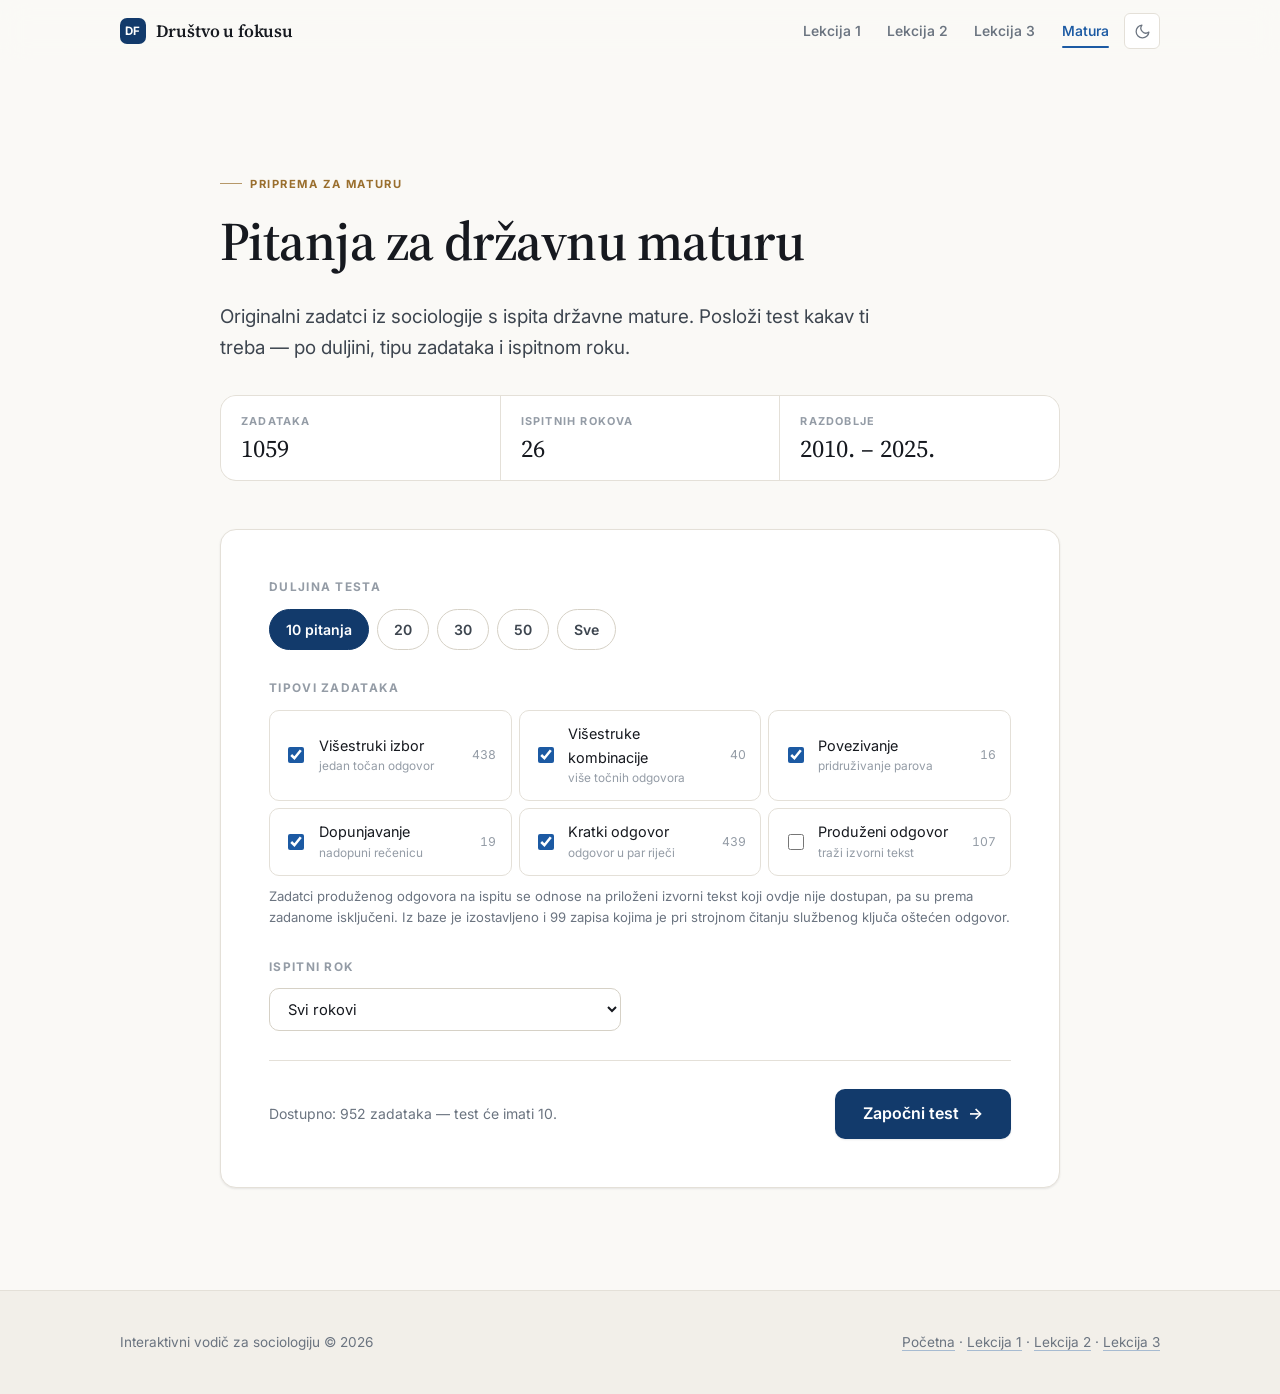
==== commit 3d9cf11f: "Dodaj kviz za lekcije 1 i 2 na naslovnicu i lekciju 3: teorija elita - Naslovnica: interaktivni kviz" ====
--- a/maturakviz.html
+++ b/maturakviz.html
@@ -164,6 +164,8 @@
     </a>
     <div class="nav__links">
       <a class="nav__link" href="sociologija1perspektive.html">Lekcija 1</a>
+      <a class="nav__link nav__link--opt" href="sociologija2istrazivanje.html">Lekcija 2</a>
+      <a class="nav__link nav__link--opt" href="sociologija3elite.html">Lekcija 3</a>
       <a class="nav__link is-active" href="maturakviz.html">Matura</a>
       <button class="icon-btn" type="button" data-theme-toggle aria-label="Promijeni temu">
         <svg class="i-moon" viewBox="0 0 24 24" fill="none" stroke="currentColor" stroke-width="1.8" stroke-linecap="round" stroke-linejoin="round" aria-hidden="true"><path d="M21 12.8A9 9 0 1111.2 3a7 7 0 009.8 9.8z"/></svg>
@@ -294,7 +296,9 @@
     <p style="margin:0">Interaktivni vodič za sociologiju &copy; 2026</p>
     <p style="margin:0">
       <a href="index.html">Početna</a> ·
-      <a href="sociologija1perspektive.html">Lekcija 1</a>
+      <a href="sociologija1perspektive.html">Lekcija 1</a> ·
+      <a href="sociologija2istrazivanje.html">Lekcija 2</a> ·
+      <a href="sociologija3elite.html">Lekcija 3</a>
     </p>
   </div>
 </footer>
--- a/assets/style.css
+++ b/assets/style.css
@@ -213,6 +213,7 @@
   height: 2px; border-radius: 2px; background: var(--brand-2);
 }
 @media (max-width: 860px) { .nav__links--sections { display: none; } }
+@media (max-width: 640px) { .nav__link--opt { display: none; } }
 
 .icon-btn {
   width: 36px; height: 36px; flex: none;
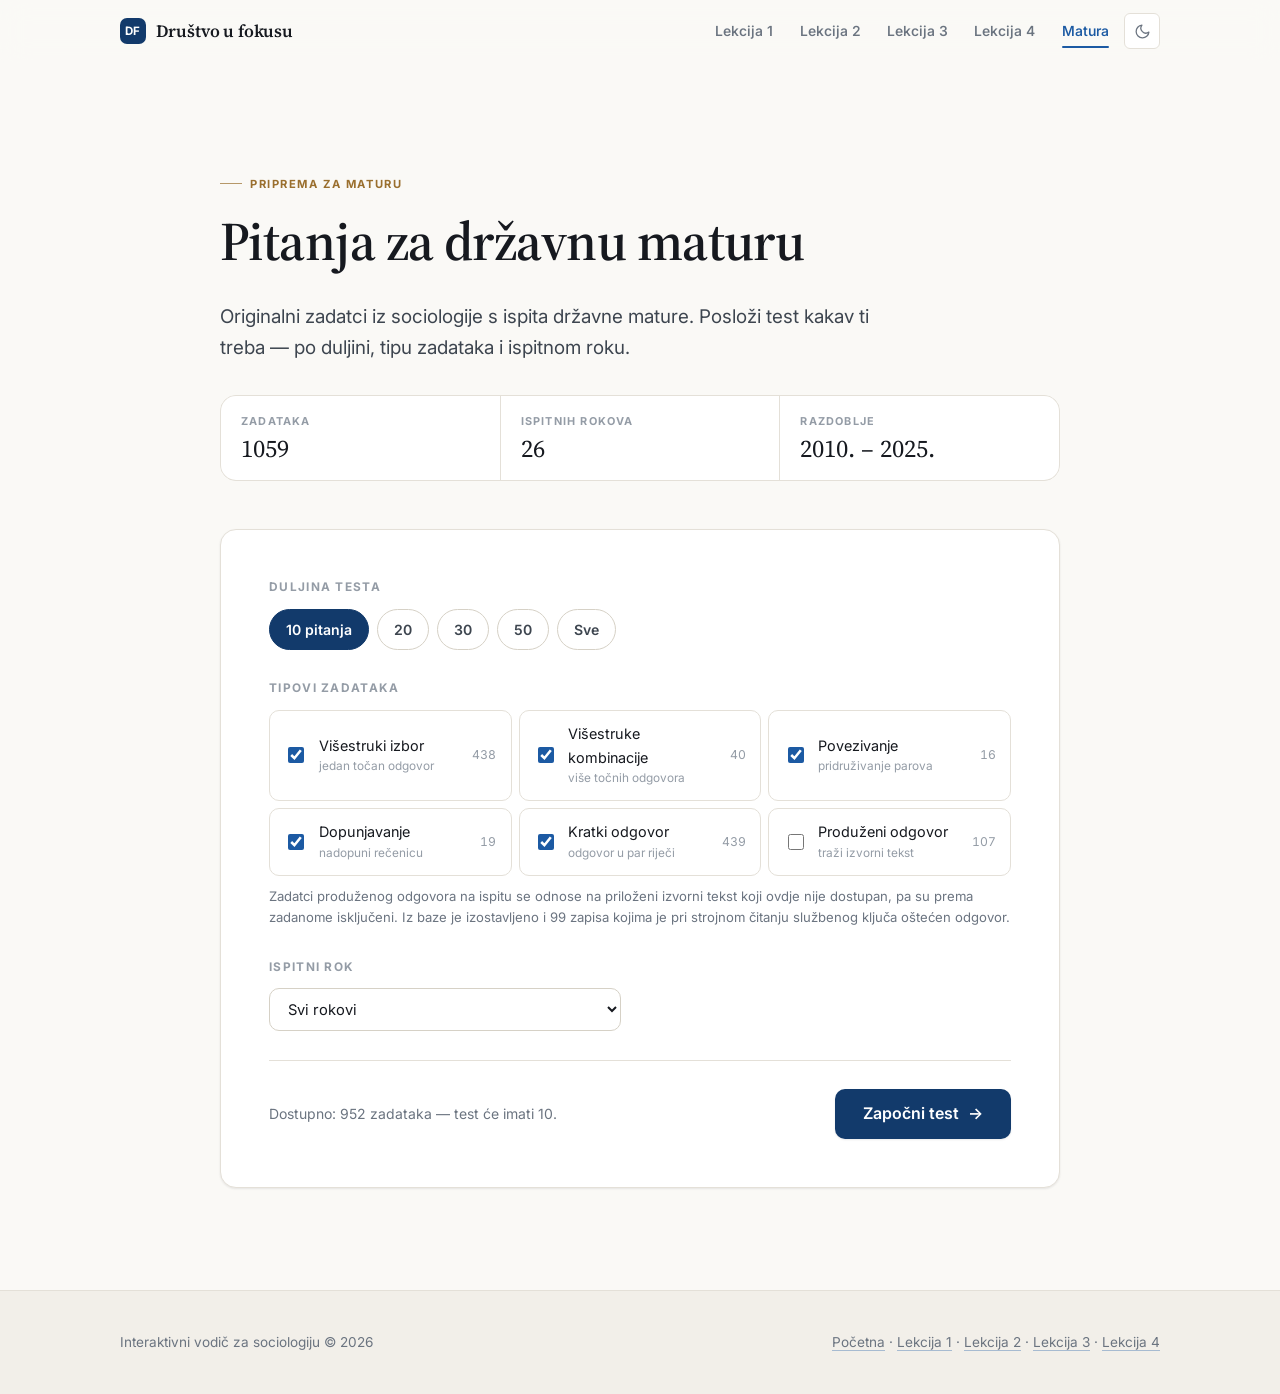
==== commit fa74e137: "Dodaj lekciju 4: sociologija rizika i straha Nova izborna lekcija (pauk vs. komarac, tri perspektive" ====
--- a/maturakviz.html
+++ b/maturakviz.html
@@ -166,6 +166,7 @@
       <a class="nav__link" href="sociologija1perspektive.html">Lekcija 1</a>
       <a class="nav__link nav__link--opt" href="sociologija2istrazivanje.html">Lekcija 2</a>
       <a class="nav__link nav__link--opt" href="sociologija3elite.html">Lekcija 3</a>
+      <a class="nav__link nav__link--opt" href="sociologija4rizik.html">Lekcija 4</a>
       <a class="nav__link is-active" href="maturakviz.html">Matura</a>
       <button class="icon-btn" type="button" data-theme-toggle aria-label="Promijeni temu">
         <svg class="i-moon" viewBox="0 0 24 24" fill="none" stroke="currentColor" stroke-width="1.8" stroke-linecap="round" stroke-linejoin="round" aria-hidden="true"><path d="M21 12.8A9 9 0 1111.2 3a7 7 0 009.8 9.8z"/></svg>
@@ -298,7 +299,8 @@
       <a href="index.html">Početna</a> ·
       <a href="sociologija1perspektive.html">Lekcija 1</a> ·
       <a href="sociologija2istrazivanje.html">Lekcija 2</a> ·
-      <a href="sociologija3elite.html">Lekcija 3</a>
+      <a href="sociologija3elite.html">Lekcija 3</a> ·
+      <a href="sociologija4rizik.html">Lekcija 4</a>
     </p>
   </div>
 </footer>
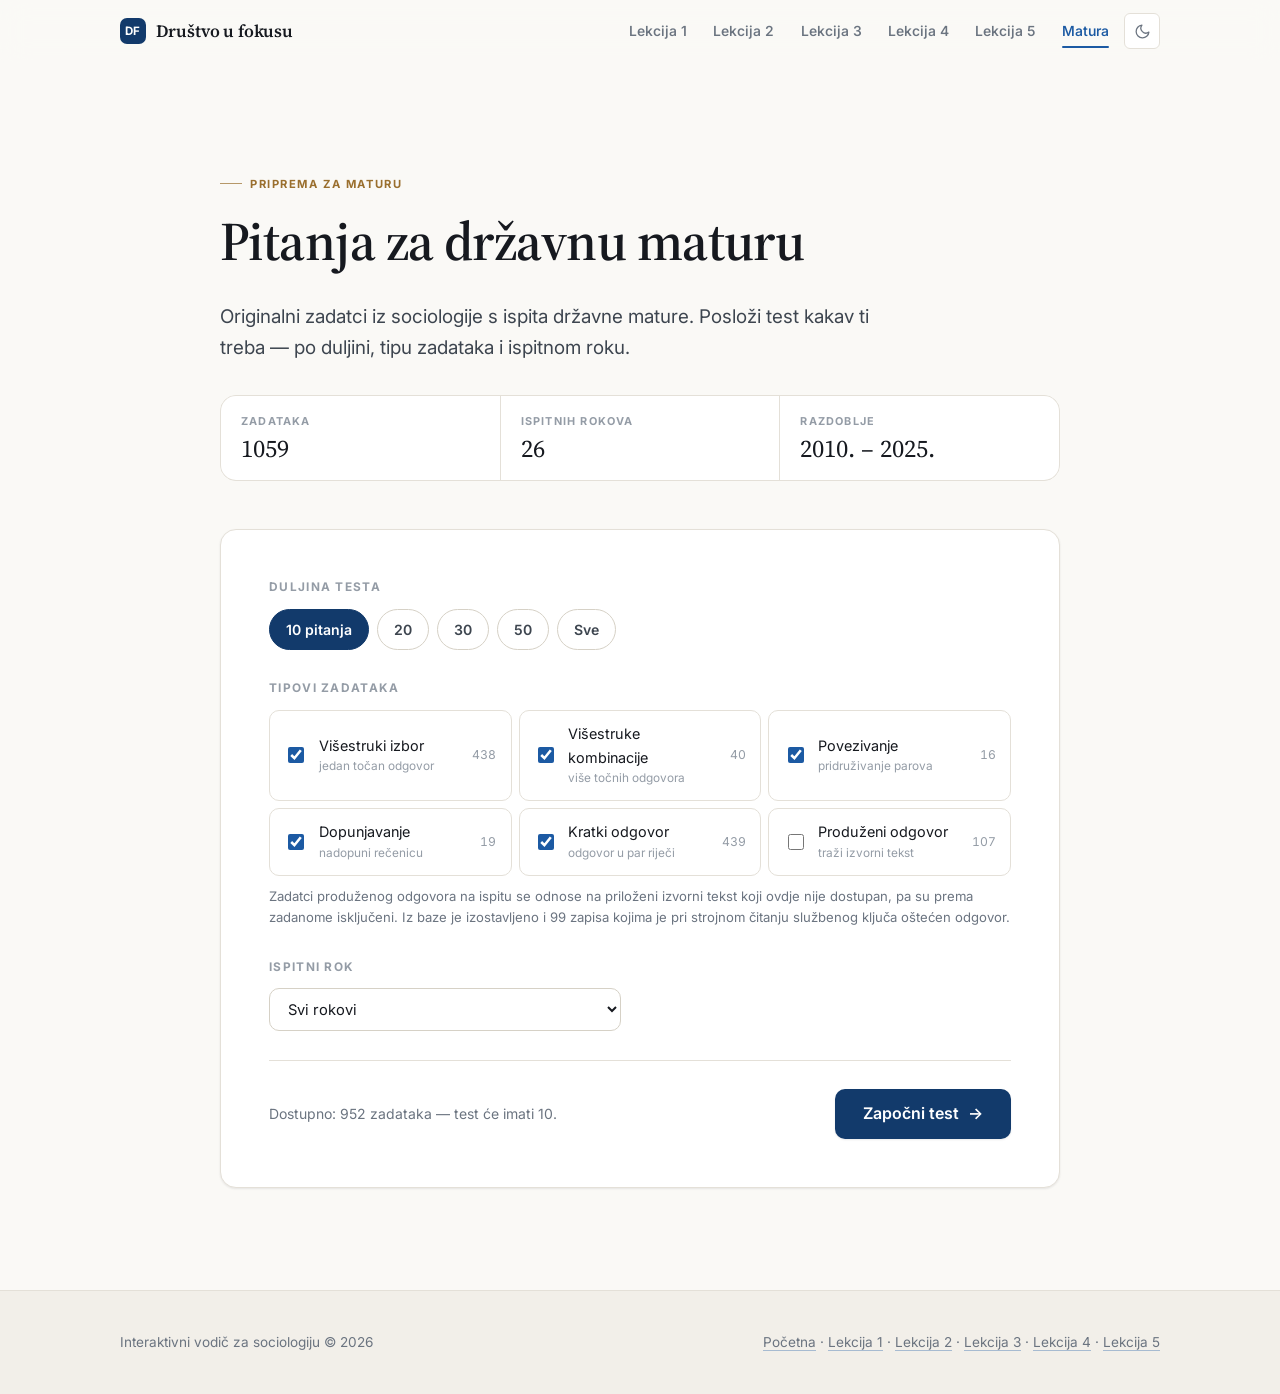
==== commit 897b7e7f: "Dodaj lekciju 5: devijantnost i društvena kontrola; proširi kviz na lekcije 1-4 Co-Authored-By: Clau" ====
--- a/maturakviz.html
+++ b/maturakviz.html
@@ -167,6 +167,7 @@
       <a class="nav__link nav__link--opt" href="sociologija2istrazivanje.html">Lekcija 2</a>
       <a class="nav__link nav__link--opt" href="sociologija3elite.html">Lekcija 3</a>
       <a class="nav__link nav__link--opt" href="sociologija4rizik.html">Lekcija 4</a>
+      <a class="nav__link nav__link--opt" href="sociologija5devijantnost.html">Lekcija 5</a>
       <a class="nav__link is-active" href="maturakviz.html">Matura</a>
       <button class="icon-btn" type="button" data-theme-toggle aria-label="Promijeni temu">
         <svg class="i-moon" viewBox="0 0 24 24" fill="none" stroke="currentColor" stroke-width="1.8" stroke-linecap="round" stroke-linejoin="round" aria-hidden="true"><path d="M21 12.8A9 9 0 1111.2 3a7 7 0 009.8 9.8z"/></svg>
@@ -300,7 +301,8 @@
       <a href="sociologija1perspektive.html">Lekcija 1</a> ·
       <a href="sociologija2istrazivanje.html">Lekcija 2</a> ·
       <a href="sociologija3elite.html">Lekcija 3</a> ·
-      <a href="sociologija4rizik.html">Lekcija 4</a>
+      <a href="sociologija4rizik.html">Lekcija 4</a> ·
+      <a href="sociologija5devijantnost.html">Lekcija 5</a>
     </p>
   </div>
 </footer>
